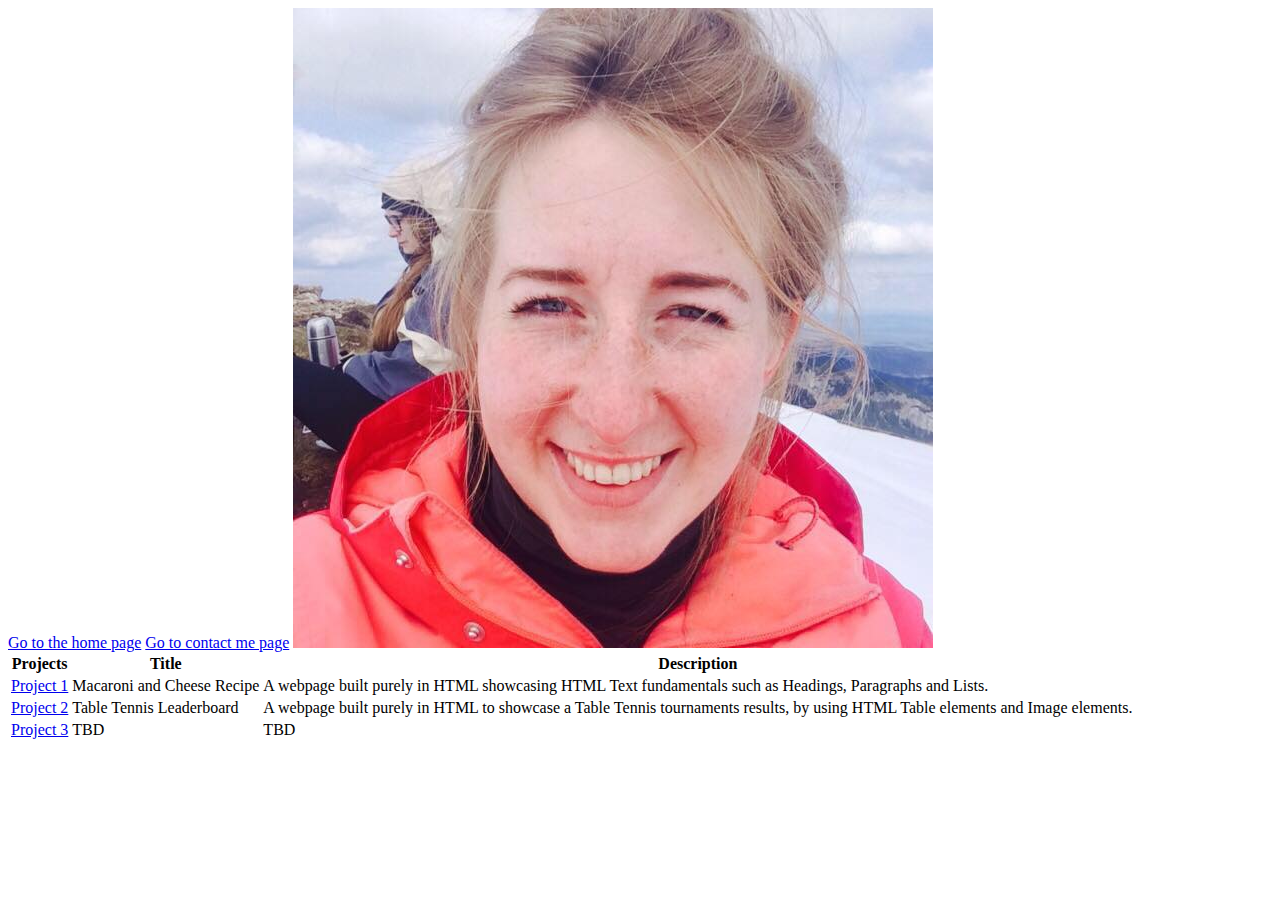
==== pages/about-me.html @ 68a209e0 "Add index.html file" ====
<!DOCTYPE html>
<html lang="en">

<head>
    <meta charset="UTF-8">
    <title>About Me</title>
</head>

<body>
    <a href="../index.html">Go to the home page</a>
    <a href="contact.html">Go to contact me page</a>

    <img src="../images/my-photo.jpg" alt="An image of Marta Łoskot">

    <table>
        <thead>
            <th>Projects</th>
            <th>Title</th>
            <th>Description</th>
        </thead>
        <tbody>
            <tr>
                <td><a href="#">Project 1</a></td>
                <td>Macaroni and Cheese Recipe</td>
                <td>A webpage built purely in HTML showcasing HTML Text fundamentals
                    such as Headings, Paragraphs and Lists.</td>
            </tr>
            <tr>
                <td><a href="#">Project 2</a></td>
                <td>Table Tennis Leaderboard</td>
                <td>A webpage built purely in HTML to showcase a Table Tennis
                    tournaments results, by using HTML Table elements and Image
                    elements.</td>
            </tr>
            <tr>
                <td><a href="#">Project 3</a></td>
                <td>TBD</td>
                <td>TBD</td>
            </tr>

        </tbody>
    </table>
</body>

</html>
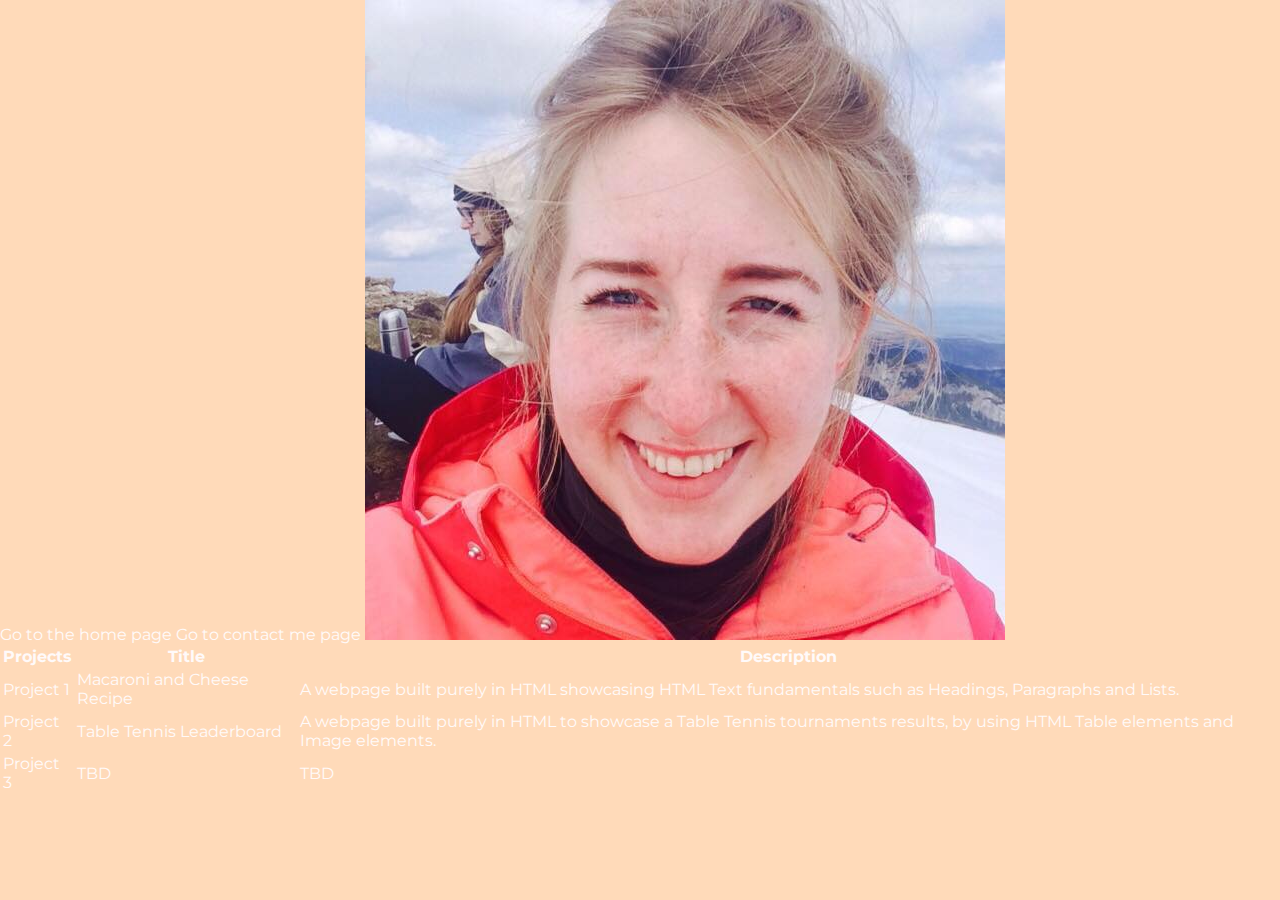
==== commit de7766b8: "Creat a navbar" ====
--- a/pages/about-me.html
+++ b/pages/about-me.html
@@ -4,6 +4,7 @@
 <head>
     <meta charset="UTF-8">
     <title>About Me</title>
+    <link rel="stylesheet" href="../css/style.css">
 </head>
 
 <body>
--- a/css/style.css
+++ b/css/style.css
@@ -0,0 +1,62 @@
+@import url('https://fonts.googleapis.com/css2?family=Bodoni+Moda:opsz@6..96&family=Dancing+Script&family=Libre+Bodoni:wght@400;700&family=Montserrat:wght@100;400;700&display=swap');
+
+/* Icons came from www.flaticon */
+
+body {
+    margin: 0 auto;
+    padding: 0;
+    font-family: 'Montserrat', sans-serif;
+    /* font-family: 'Libre Bodoni', serif; */
+    /* font-family: 'Bodoni Moda', sans-serif; */
+    background-color: peachpuff;
+    color: snow;
+}
+
+a {
+    text-decoration: none;
+    color: inherit;
+}
+
+nav {
+    display: flex;
+    justify-content: space-between;
+    align-items: center;
+    background-color: rgba(65, 105, 225, 0.7);
+    padding: 0 1.5rem;
+}
+
+section.left_side {
+    display: flex;
+    align-items: center;
+}
+
+section.left_side .logo {
+    display: flex;
+    align-items: center;
+    font-size: 1.2em;
+    text-transform: uppercase;
+    font-weight: 100;
+}
+
+section.left_side .logo img {
+    width: 5rem;
+    transform: scale(0.6);
+    background-color: snow;
+    border-radius: 50%;
+    padding: 0.2rem;
+ 
+}
+
+section.left_side .links {
+    padding-left: 2rem ;
+    letter-spacing: 0.2em;
+}
+
+section.left_side .links a {
+    padding: 0 0.7rem;
+}
+
+.icon img {
+    width: 1.5rem;
+    padding: 0.2rem;
+}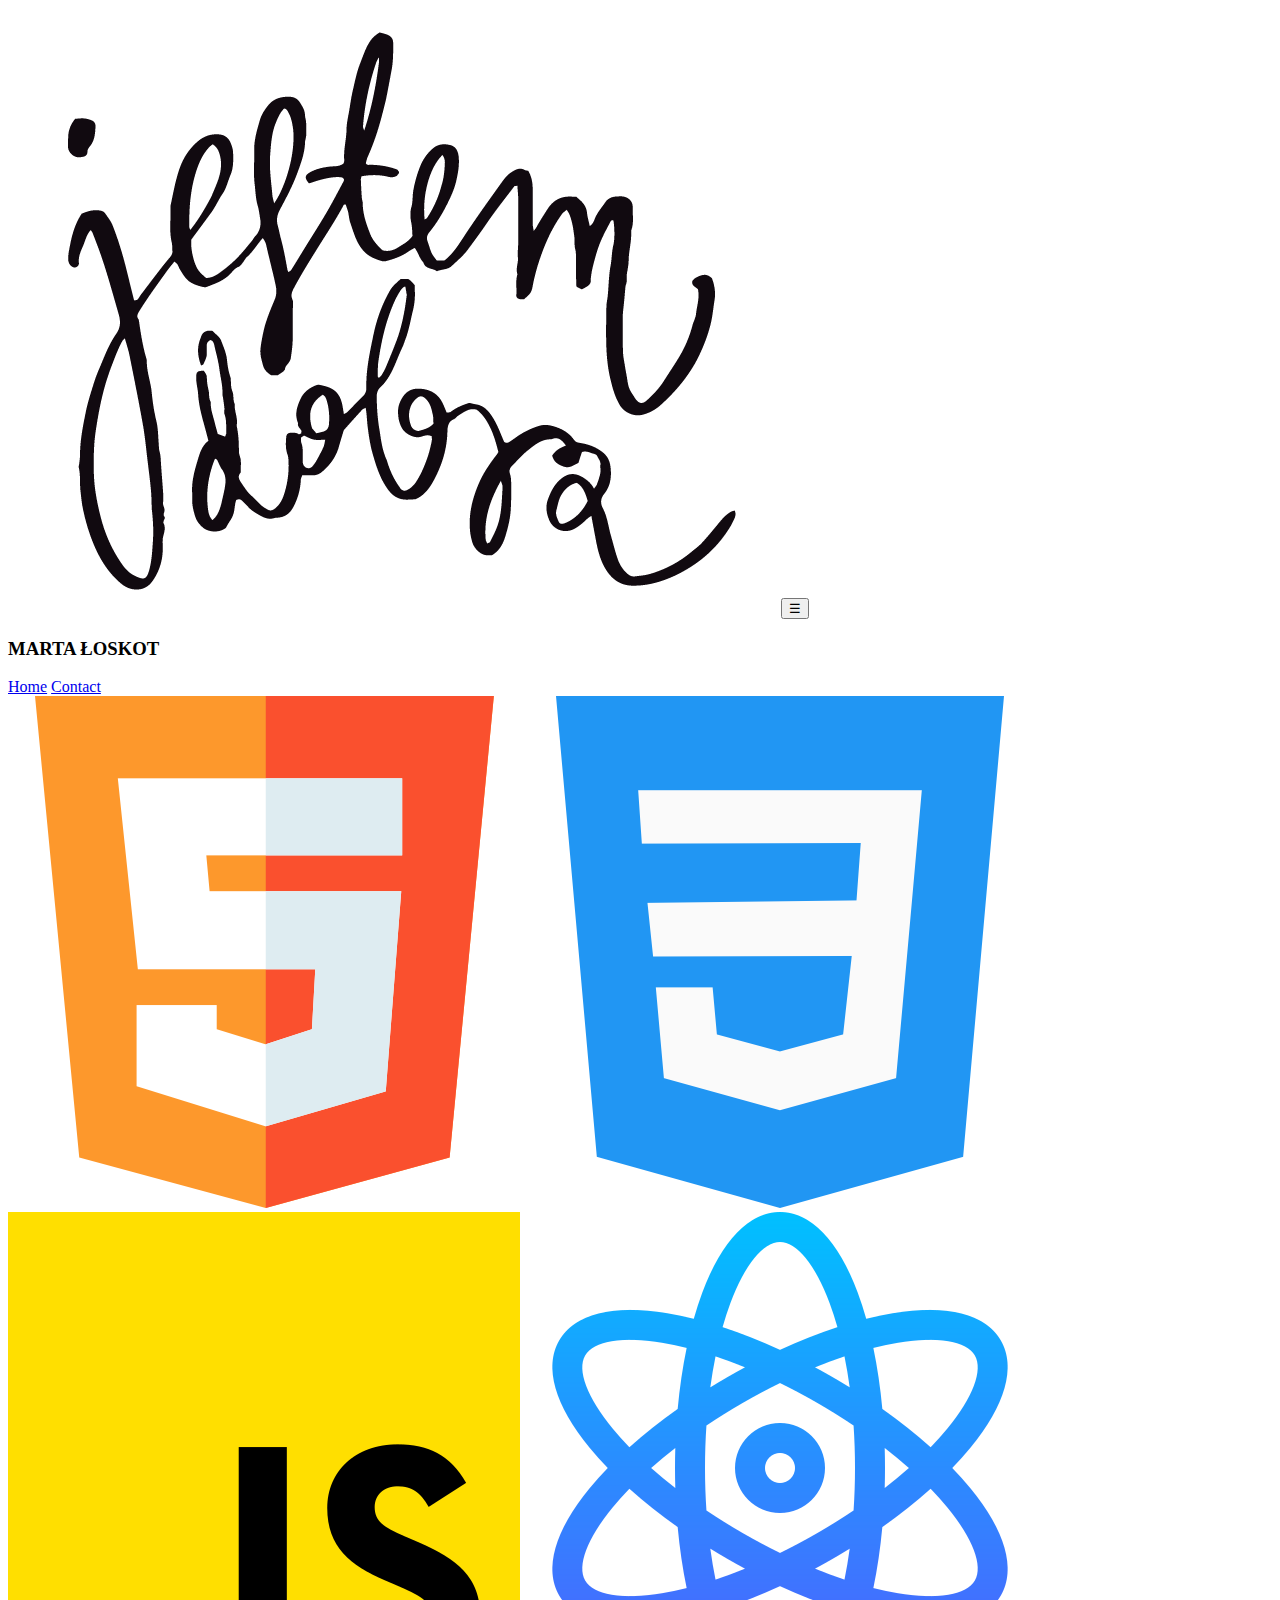
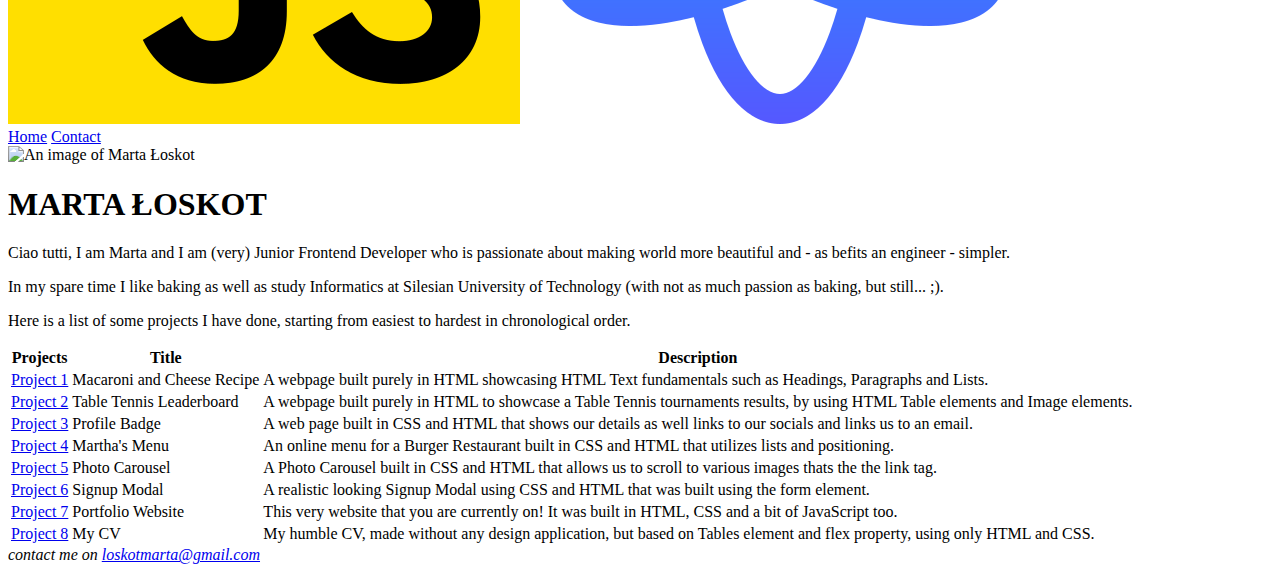
==== commit ad53a230: "Add about-me page." ====
--- a/pages/about-me.html
+++ b/pages/about-me.html
@@ -4,43 +4,268 @@
 <head>
     <meta charset="UTF-8">
     <title>About Me</title>
-    <link rel="stylesheet" href="../css/style.css">
+    <link rel="stylesheet" href="../css/about-me.css">
+    <link rel="stylesheet" href="../css/global.css">
 </head>
 
 <body>
-    <a href="../index.html">Go to the home page</a>
-    <a href="contact.html">Go to contact me page</a>
-
-    <img src="../images/my-photo.jpg" alt="An image of Marta Łoskot">
-
-    <table>
-        <thead>
-            <th>Projects</th>
-            <th>Title</th>
-            <th>Description</th>
-        </thead>
-        <tbody>
-            <tr>
-                <td><a href="#">Project 1</a></td>
-                <td>Macaroni and Cheese Recipe</td>
-                <td>A webpage built purely in HTML showcasing HTML Text fundamentals
-                    such as Headings, Paragraphs and Lists.</td>
-            </tr>
-            <tr>
-                <td><a href="#">Project 2</a></td>
-                <td>Table Tennis Leaderboard</td>
-                <td>A webpage built purely in HTML to showcase a Table Tennis
-                    tournaments results, by using HTML Table elements and Image
-                    elements.</td>
-            </tr>
-            <tr>
-                <td><a href="#">Project 3</a></td>
-                <td>TBD</td>
-                <td>TBD</td>
-            </tr>
-
-        </tbody>
-    </table>
+    <nav>
+        <div class="nav-container">
+            <div class="menu-container">
+                <img class="logo" src="../images/logo.png" alt="My logo">
+                <button class="hamburger">☰</button>
+                <h3>MARTA ŁOSKOT</h3>
+                <div class="nav-links">
+                    <a href="../index.html" class="nav-link">Home</a>
+                    <a href="contact.html" class="nav-link">Contact</a>
+                </div>
+            </div>
+            <div class="tech-container">
+                <img src="../images/html5.png" alt="Html5 icon">
+                <img src="../images/css-3.png" alt="CSS3 icon">
+                <img src="../images/js.png" alt="JavaScript icon">
+                <img src="../images/react.png" alt="React icon">
+            </div>
+        </div>
+        <div class="hamburger-list-container hidden">
+            <a href="../index.html" class="nav-link">Home</a>
+            <a href="contact.html" class="nav-link">Contact</a>
+        </div>
+    </nav>
+
+    <section class="about-me">
+
+        <img class="headshoot-about-me" src="../images/My_photo.jpg" alt="An image of Marta Łoskot">
+        <div class="description-container">
+            <h1>MARTA ŁOSKOT</h1>
+            <p>
+                Ciao tutti, I am Marta and I am (very) Junior Frontend Developer who is passionate about making world more beautiful and - as befits an engineer - simpler. 
+            </p>
+            <p>
+                In my spare time I like baking as
+                well as study Informatics at Silesian University of Technology (with not as much passion as baking, but still... ;).
+            </p>
+            <p>
+                Here is a list of some projects I have done, starting from easiest to
+                hardest in chronological order.
+            </p>
+        </div>
+
+    </section>
+
+    <section class="projects">
+        <table>
+            <thead>
+                <th id="project">Projects</th>
+                <th id="title">Title</th>
+                <th id="description">Description</th>
+            </thead>
+            <tbody>
+                <tr>
+                    <td><a href="https://github.com/tusia313/html-recipe-1" target="_blank">Project 1</a></td>
+                    <td>Macaroni and Cheese Recipe</td>
+                    <td>A webpage built purely in HTML showcasing HTML Text fundamentals
+                        such as Headings, Paragraphs and Lists.</td>
+                </tr>
+                <tr>
+                    <td><a href="https://github.com/tusia313/html-table_tennis" target="_blank">Project 2</a></td>
+                    <td>Table Tennis Leaderboard</td>
+                    <td>A webpage built purely in HTML to showcase a Table Tennis
+                        tournaments results, by using HTML Table elements and Image
+                        elements.</td>
+                </tr>
+                <tr>
+                    <td><a href="https://github.com/tusia313/css-profile-badge" target="_blank">Project 3</a></td>
+                    <td>Profile Badge</td>
+                    <td>
+                        A web page built in CSS and HTML that shows our details as well
+                        links to our socials and links us to an email.
+                    </td>
+                </tr>
+                <tr>
+                    <td><a href="https://github.com/tusia313/css-menu" target="_blank">Project 4</a></td>
+                    <td>Martha's Menu</td>
+                    <td>
+                        An online menu for a Burger Restaurant built in CSS and HTML that
+                        utilizes lists and positioning.
+                    </td>
+                </tr>
+                <tr>
+                    <td><a href="https://github.com/tusia313/css-photo-carousel" target="_blank">Project 5</a></td>
+                    <td>Photo Carousel</td>
+                    <td>
+                        A Photo Carousel built in CSS and HTML that allows us to scroll to
+                        various images thats the the link tag.
+                    </td>
+                </tr>
+                <tr>
+                    <td><a href="https://github.com/tusia313/-css-signup-form/blob/main/README.md"
+                            target="_blank">Project
+                            6</a></td>
+                    <td>Signup Modal</td>
+                    <td>
+                        A realistic looking Signup Modal using CSS and HTML that was built
+                        using the form element.
+                    </td>
+                </tr>
+                <tr>
+                    <td><a href="https://github.com/tusia313/my-portfolio" target="_blank">Project 7</a></td>
+                    <td>Portfolio Website</td>
+                    <td>
+                        This very website that you are currently on! It was built in HTML,
+                        CSS and a bit of JavaScript too.
+                    </td>
+                </tr>
+                <tr>
+                    <td><a href="https://github.com/tusia313/my-CV-english" target="_blank">Project 8</a></td>
+                    <td>My CV</td>
+                    <td>My humble CV, made without any design application, but based on Tables element and flex
+                        property,
+                        using
+                        only HTML and CSS.
+                    </td>
+                </tr>
+                <!-- <tr>
+                <td><a href="">Project 9</a></td>
+                <td>Drop Down Menu</td>
+                <td>
+                  A responsive drop down menu that looks great on Desktop, Tablet
+                  and mobile. This project was built using HTML, CSS and JavaScript.
+                </td>
+              </tr>
+              <tr>
+                <td><a href="">Project 10</a></td>
+                <td>Rating Widget</td>
+                <td>
+                  A simple and friendly rating widget built in JavaScript that
+                  changes face from sad to happy, based on the rating you choose to
+                  give.
+                </td>
+              </tr>
+              <tr>
+                <td><a href="">Project 11</a></td>
+                <td>Temperature Converter</td>
+                <td>
+                  A JavaScript Temperature Converter that allows you to switch from
+                  various units and select one from a drop down, in order to convert
+                  values.
+                </td>
+              </tr>
+              <tr>
+                <td><a href="">Project 12</a></td>
+                <td>Move Bob</td>
+                <td>
+                  A fun project that allows us to move Bob around on the screen
+                  based on what key we press on our keyboard.
+                </td>
+              </tr>
+              <tr>
+                <td><a href="">Project 13</a></td>
+                <td>Color Generator</td>
+                <td>
+                  A professional looking dashboard that allows us to randomly
+                  generate color palletes using JavaScript, CSS and HTML.
+                </td>
+              </tr>
+              <tr>
+                <td><a href="">Project 14</a></td>
+                <td>A Countdown Timer</td>
+                <td>
+                  A countdown timer that will show us the time we have left, and
+                  give us a surprise when the time runs out.
+                </td>
+              </tr>
+              <tr>
+                <td><a href="">Project 15</a></td>
+                <td>Task Dragger</td>
+                <td>
+                  A JavaScript widget that allows us to Drag and Drop elements into
+                  different elements.
+                </td>
+              </tr>
+              <tr>
+                <td><a href="">Project 16</a></td>
+                <td>Kaban Board</td>
+                <td>
+                  A Kanban board built in JavaScript that will allow us to drag
+                  tasks based on if they are started, in progress or finished.
+                </td>
+              </tr>
+              <tr>
+                <td><a href="">Project 17</a></td>
+                <td>Falling Hearts</td>
+                <td>
+                  A fun project utilising Classes in JavaScript resulting in Hearts
+                  randomly falling in our browser. Each Heart has a different speed,
+                  color and position.
+                </td>
+              </tr>
+              <tr>
+                <td><a href="">Project 18</a></td>
+                <td>Pomodoro Timer</td>
+                <td>
+                  A classic Pomodoro Timer built in JavaScript that will let us add
+                  tasks and delete tasks. we can start our timer for a task, pause
+                  it, and the task will also be automatically deleted once the timer
+                  finishes.
+                </td>
+              </tr>
+              <tr>
+                <td><a href="">Project 19</a></td>
+                <td>Random Beer Generator</td>
+                <td>
+                  A JavaScript project practising the use of API's by buildign a
+                  random Beer Generator thanks to BrewDogs API.
+                </td>
+              </tr>
+              <tr>
+                <td><a href="">Project 20</a></td>
+                <td>Credit Card Form</td>
+                <td>
+                  A Credit Card form built in react that will update a mock up card
+                  based on the inputs we feed. It will also change the card based on
+                  if the numbers are for an Amex, Mastercard of Visa card.
+                </td>
+              </tr>
+              <tr>
+                <td><a href="">Project 21</a></td>
+                <td>Weather App</td>
+                <td>
+                  A weather widget using a RESTful API that will get us the weather
+                  for the week and allow us to covert from Celcius, Fahrenheit, and
+                  Kelvin as temperature units.
+                </td>
+              </tr>
+              <tr>
+                <td><a href="">Project 22</a></td>
+                <td>Authentication</td>
+                <td>
+                  A signup form for us to practise our knowledge on Authentication.
+                </td>
+              </tr>
+              <tr>
+                <td><a href="">Project 23</a></td>
+                <td>Travel App</td>
+                <td>
+                  A Travel App that allows user to sign up to add their own travel
+                  experiences, edit their experiences, delete experiences aswell as
+                  see all other peoples experiences. This application was built
+                  using react for the frontend, Node.js for the backend and a
+                  Datastax database.
+                </td>
+              </tr> -->
+            </tbody>
+        </table>
+    </section>
+
+    <footer>
+        <address>
+            <span>contact me on </span>
+            <a href="mailto:loskotmarta@gmail.com" target="_blank">loskotmarta@gmail.com</a>
+        </address>
+        <!-- <a href="pages/about-me.html">Go to about me</a> -->
+    </footer>
+
 </body>
 
 </html>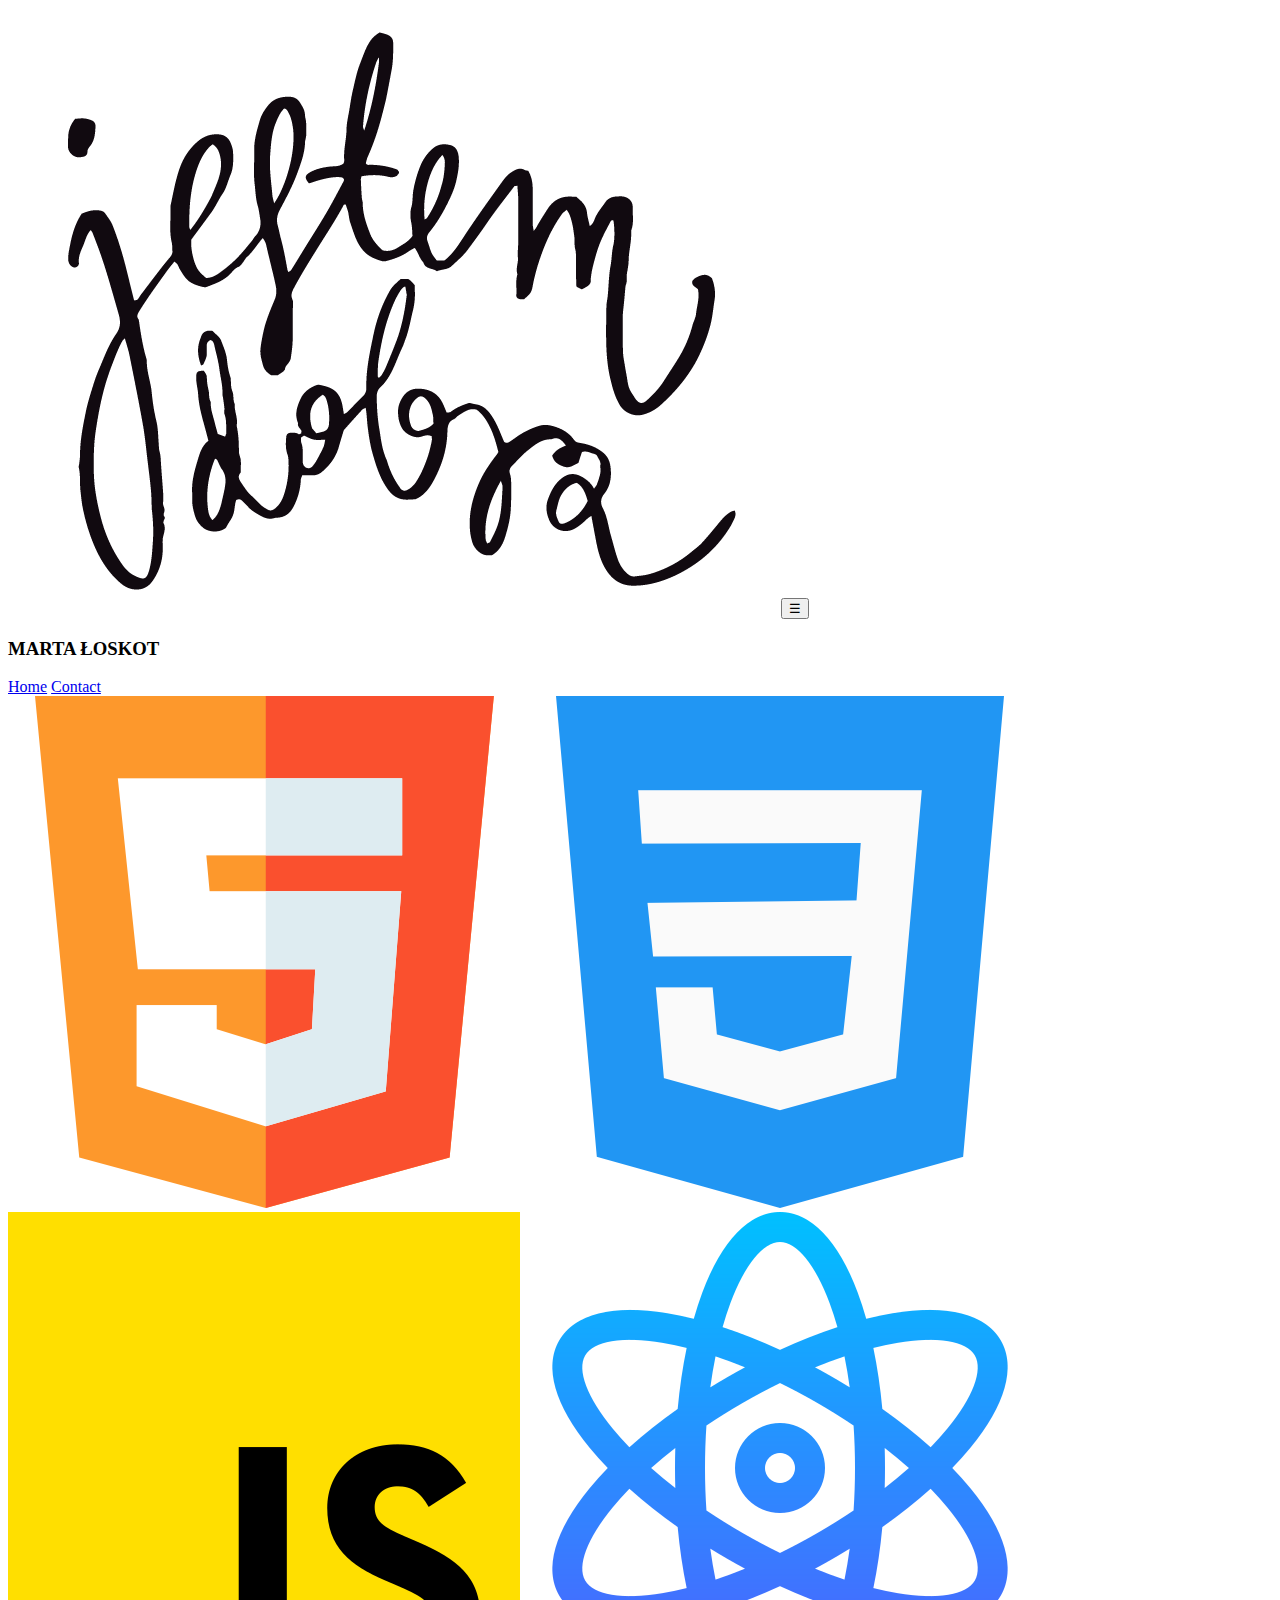
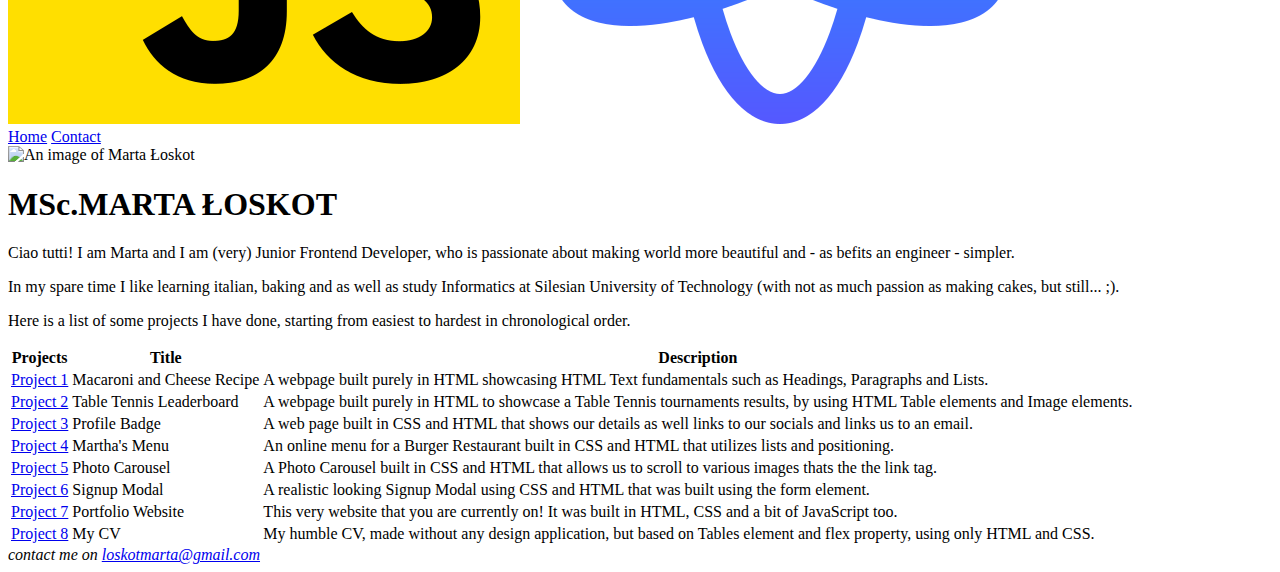
==== commit d8e5f472: "Finish about-me page" ====
--- a/pages/about-me.html
+++ b/pages/about-me.html
@@ -3,6 +3,8 @@
 
 <head>
     <meta charset="UTF-8">
+    <meta name="viewport" content="width=device-width, initial-scale=1.0, maximum-scale=1/0">
+    <meta http-equiv="X-UA-Compatible" content="IE=edge,chrome=1">
     <title>About Me</title>
     <link rel="stylesheet" href="../css/about-me.css">
     <link rel="stylesheet" href="../css/global.css">
@@ -36,14 +38,14 @@
     <section class="about-me">
 
         <img class="headshoot-about-me" src="../images/My_photo.jpg" alt="An image of Marta Łoskot">
-        <div class="description-container">
-            <h1>MARTA ŁOSKOT</h1>
+
+            <h1>MSc.MARTA ŁOSKOT</h1>
             <p>
-                Ciao tutti, I am Marta and I am (very) Junior Frontend Developer who is passionate about making world more beautiful and - as befits an engineer - simpler. 
+                Ciao tutti! I am Marta and I am (very) Junior Frontend Developer, who is passionate about making world more beautiful and - as befits an engineer - simpler. 
             </p>
             <p>
-                In my spare time I like baking as
-                well as study Informatics at Silesian University of Technology (with not as much passion as baking, but still... ;).
+                In my spare time I like learning italian, baking and as
+                well as study Informatics at Silesian University of Technology (with not as much passion as making cakes, but still... ;).
             </p>
             <p>
                 Here is a list of some projects I have done, starting from easiest to
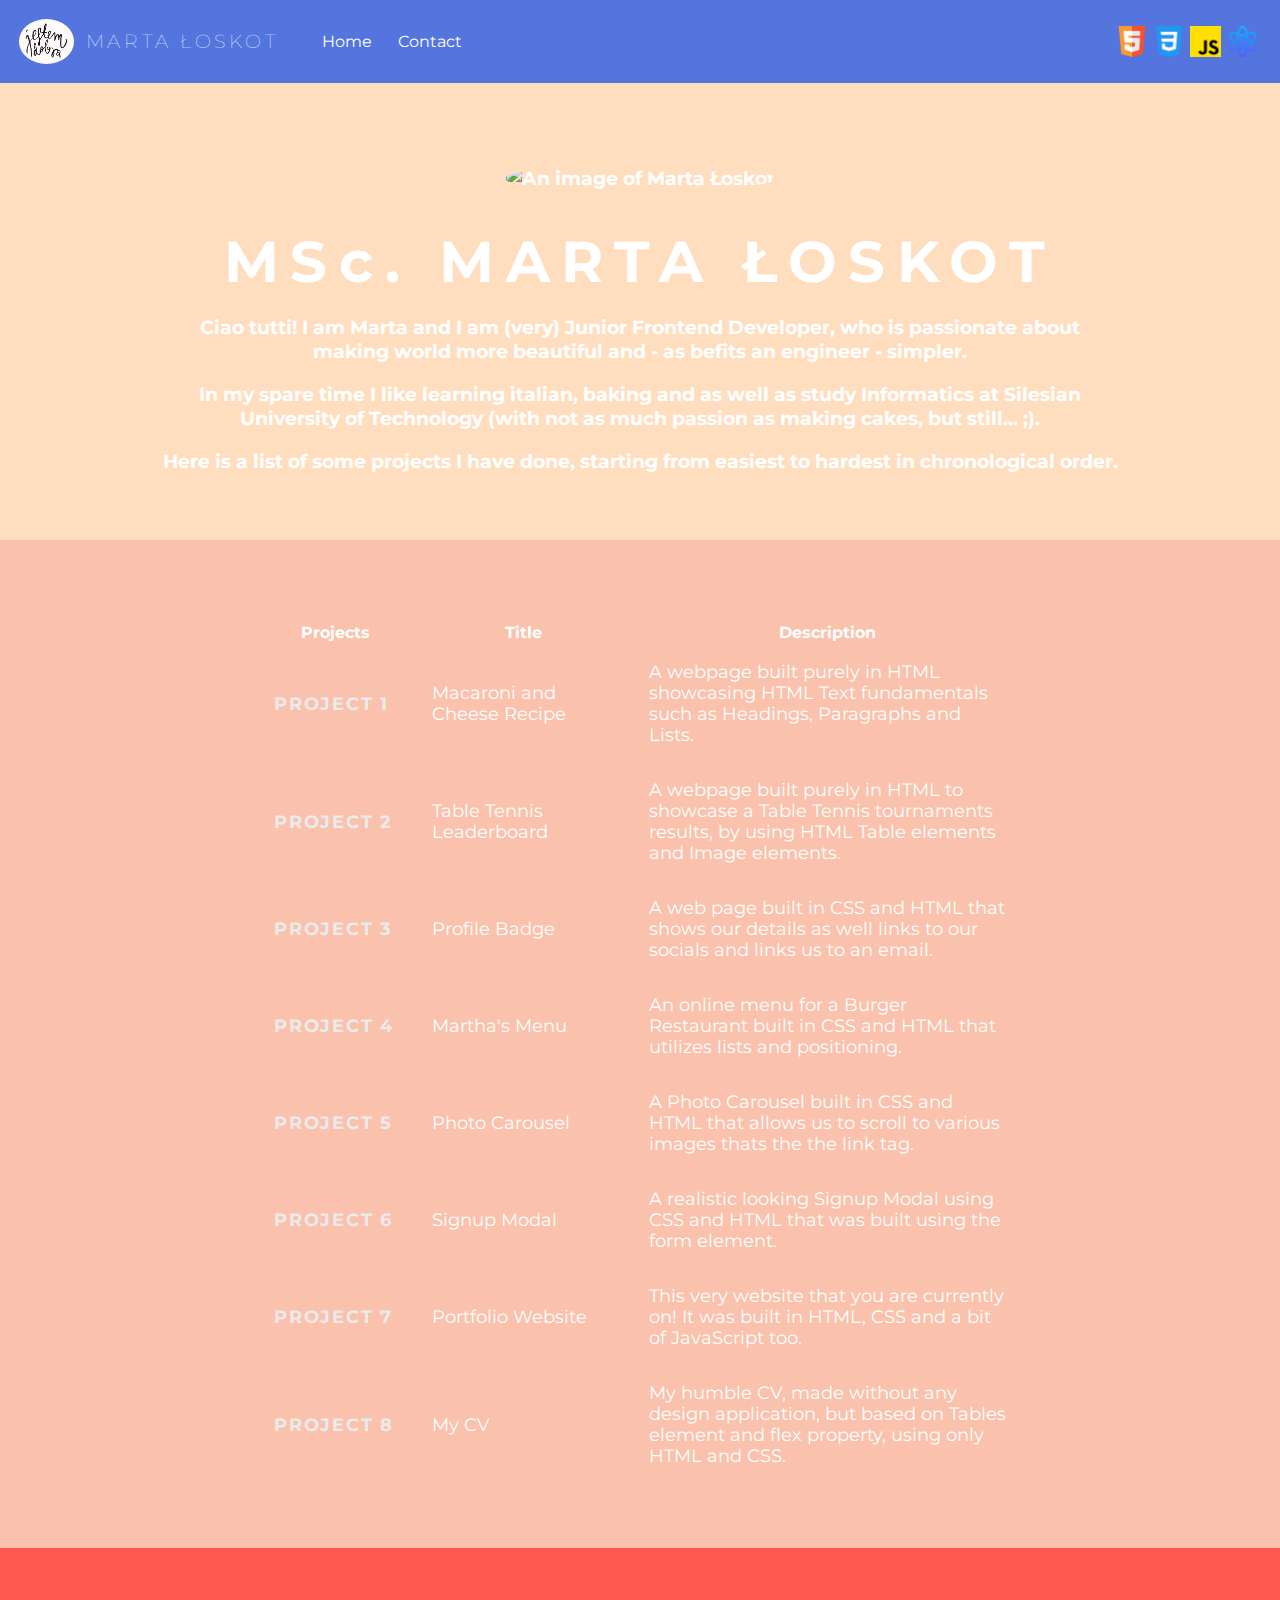
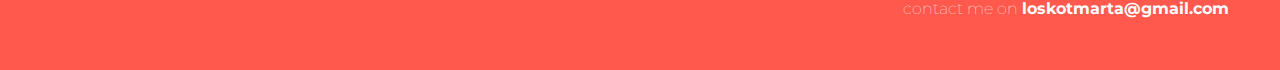
==== commit a4c971d3: "Add some changes." ====
--- a/pages/about-me.html
+++ b/pages/about-me.html
@@ -2,132 +2,133 @@
 <html lang="en">
 
 <head>
-    <meta charset="UTF-8">
-    <meta name="viewport" content="width=device-width, initial-scale=1.0, maximum-scale=1/0">
-    <meta http-equiv="X-UA-Compatible" content="IE=edge,chrome=1">
-    <title>About Me</title>
-    <link rel="stylesheet" href="../css/about-me.css">
-    <link rel="stylesheet" href="../css/global.css">
+  <meta charset="UTF-8">
+  <meta name="viewport" content="width=device-width, initial-scale=1.0, maximum-scale=1/0">
+  <meta http-equiv="X-UA-Compatible" content="IE=edge,chrome=1">
+  <title>About Me</title>
+  <link rel="stylesheet" href="../css/about-me.css">
+  <link rel="stylesheet" href="../css/global.css">
 </head>
 
 <body>
-    <nav>
-        <div class="nav-container">
-            <div class="menu-container">
-                <img class="logo" src="../images/logo.png" alt="My logo">
-                <button class="hamburger">☰</button>
-                <h3>MARTA ŁOSKOT</h3>
-                <div class="nav-links">
-                    <a href="../index.html" class="nav-link">Home</a>
-                    <a href="contact.html" class="nav-link">Contact</a>
-                </div>
-            </div>
-            <div class="tech-container">
-                <img src="../images/html5.png" alt="Html5 icon">
-                <img src="../images/css-3.png" alt="CSS3 icon">
-                <img src="../images/js.png" alt="JavaScript icon">
-                <img src="../images/react.png" alt="React icon">
-            </div>
+  <nav>
+    <div class="nav-container">
+      <div class="menu-container">
+        <img class="logo" src="../images/logo.png" alt="My logo">
+        <button class="hamburger">☰</button>
+        <h3>MARTA ŁOSKOT</h3>
+        <div class="nav-links">
+          <a href="../index.html" class="nav-link">Home</a>
+          <a href="contact.html" class="nav-link">Contact</a>
         </div>
-        <div class="hamburger-list-container hidden">
-            <a href="../index.html" class="nav-link">Home</a>
-            <a href="contact.html" class="nav-link">Contact</a>
-        </div>
-    </nav>
-
-    <section class="about-me">
-
-        <img class="headshoot-about-me" src="../images/My_photo.jpg" alt="An image of Marta Łoskot">
-
-            <h1>MSc.MARTA ŁOSKOT</h1>
-            <p>
-                Ciao tutti! I am Marta and I am (very) Junior Frontend Developer, who is passionate about making world more beautiful and - as befits an engineer - simpler. 
-            </p>
-            <p>
-                In my spare time I like learning italian, baking and as
-                well as study Informatics at Silesian University of Technology (with not as much passion as making cakes, but still... ;).
-            </p>
-            <p>
-                Here is a list of some projects I have done, starting from easiest to
-                hardest in chronological order.
-            </p>
-        </div>
-
-    </section>
-
-    <section class="projects">
-        <table>
-            <thead>
-                <th id="project">Projects</th>
-                <th id="title">Title</th>
-                <th id="description">Description</th>
-            </thead>
-            <tbody>
-                <tr>
-                    <td><a href="https://github.com/tusia313/html-recipe-1" target="_blank">Project 1</a></td>
-                    <td>Macaroni and Cheese Recipe</td>
-                    <td>A webpage built purely in HTML showcasing HTML Text fundamentals
-                        such as Headings, Paragraphs and Lists.</td>
-                </tr>
-                <tr>
-                    <td><a href="https://github.com/tusia313/html-table_tennis" target="_blank">Project 2</a></td>
-                    <td>Table Tennis Leaderboard</td>
-                    <td>A webpage built purely in HTML to showcase a Table Tennis
-                        tournaments results, by using HTML Table elements and Image
-                        elements.</td>
-                </tr>
-                <tr>
-                    <td><a href="https://github.com/tusia313/css-profile-badge" target="_blank">Project 3</a></td>
-                    <td>Profile Badge</td>
-                    <td>
-                        A web page built in CSS and HTML that shows our details as well
-                        links to our socials and links us to an email.
-                    </td>
-                </tr>
-                <tr>
-                    <td><a href="https://github.com/tusia313/css-menu" target="_blank">Project 4</a></td>
-                    <td>Martha's Menu</td>
-                    <td>
-                        An online menu for a Burger Restaurant built in CSS and HTML that
-                        utilizes lists and positioning.
-                    </td>
-                </tr>
-                <tr>
-                    <td><a href="https://github.com/tusia313/css-photo-carousel" target="_blank">Project 5</a></td>
-                    <td>Photo Carousel</td>
-                    <td>
-                        A Photo Carousel built in CSS and HTML that allows us to scroll to
-                        various images thats the the link tag.
-                    </td>
-                </tr>
-                <tr>
-                    <td><a href="https://github.com/tusia313/-css-signup-form/blob/main/README.md"
-                            target="_blank">Project
-                            6</a></td>
-                    <td>Signup Modal</td>
-                    <td>
-                        A realistic looking Signup Modal using CSS and HTML that was built
-                        using the form element.
-                    </td>
-                </tr>
-                <tr>
-                    <td><a href="https://github.com/tusia313/my-portfolio" target="_blank">Project 7</a></td>
-                    <td>Portfolio Website</td>
-                    <td>
-                        This very website that you are currently on! It was built in HTML,
-                        CSS and a bit of JavaScript too.
-                    </td>
-                </tr>
-                <tr>
-                    <td><a href="https://github.com/tusia313/my-CV-english" target="_blank">Project 8</a></td>
-                    <td>My CV</td>
-                    <td>My humble CV, made without any design application, but based on Tables element and flex
-                        property,
-                        using
-                        only HTML and CSS.
-                    </td>
-                </tr>
-                <!-- <tr>
+      </div>
+      <div class="tech-container">
+        <img src="../images/html5.png" alt="Html5 icon">
+        <img src="../images/css-3.png" alt="CSS3 icon">
+        <img src="../images/js.png" alt="JavaScript icon">
+        <img src="../images/react.png" alt="React icon">
+      </div>
+    </div>
+    <div class="hamburger-list-container hidden">
+      <a href="../index.html" class="nav-link">Home</a>
+      <a href="contact.html" class="nav-link">Contact</a>
+    </div>
+  </nav>
+
+  <section class="about-me">
+
+    <img class="headshoot-about-me" src="../images/my-photo-2.JPG" alt="An image of Marta Łoskot">
+
+    <h1>MSc. MARTA ŁOSKOT</h1>
+    <p>
+      Ciao tutti! I am Marta and I am (very) Junior Frontend Developer, who is passionate about making world more
+      beautiful and - as befits an engineer - simpler.
+    </p>
+    <p>
+      In my spare time I like learning italian, baking and as
+      well as study Informatics at Silesian University of Technology (with not as much passion as making cakes, but
+      still... ;).
+    </p>
+    <p>
+      Here is a list of some projects I have done, starting from easiest to
+      hardest in chronological order.
+    </p>
+    </div>
+
+  </section>
+
+  <section class="projects">
+    <table>
+      <thead>
+        <th id="project">Projects</th>
+        <th id="title">Title</th>
+        <th id="description">Description</th>
+      </thead>
+      <tbody>
+        <tr>
+          <td><a href="https://github.com/tusia313/html-recipe-1" target="_blank">Project 1</a></td>
+          <td>Macaroni and Cheese Recipe</td>
+          <td>A webpage built purely in HTML showcasing HTML Text fundamentals
+            such as Headings, Paragraphs and Lists.</td>
+        </tr>
+        <tr>
+          <td><a href="https://github.com/tusia313/html-table_tennis" target="_blank">Project 2</a></td>
+          <td>Table Tennis Leaderboard</td>
+          <td>A webpage built purely in HTML to showcase a Table Tennis
+            tournaments results, by using HTML Table elements and Image
+            elements.</td>
+        </tr>
+        <tr>
+          <td><a href="https://github.com/tusia313/css-profile-badge" target="_blank">Project 3</a></td>
+          <td>Profile Badge</td>
+          <td>
+            A web page built in CSS and HTML that shows our details as well
+            links to our socials and links us to an email.
+          </td>
+        </tr>
+        <tr>
+          <td><a href="https://github.com/tusia313/css-menu" target="_blank">Project 4</a></td>
+          <td>Martha's Menu</td>
+          <td>
+            An online menu for a Burger Restaurant built in CSS and HTML that
+            utilizes lists and positioning.
+          </td>
+        </tr>
+        <tr>
+          <td><a href="https://github.com/tusia313/css-photo-carousel" target="_blank">Project 5</a></td>
+          <td>Photo Carousel</td>
+          <td>
+            A Photo Carousel built in CSS and HTML that allows us to scroll to
+            various images thats the the link tag.
+          </td>
+        </tr>
+        <tr>
+          <td><a href="https://github.com/tusia313/-css-signup-form/blob/main/README.md" target="_blank">Project
+              6</a></td>
+          <td>Signup Modal</td>
+          <td>
+            A realistic looking Signup Modal using CSS and HTML that was built
+            using the form element.
+          </td>
+        </tr>
+        <tr>
+          <td><a href="https://github.com/tusia313/my-portfolio" target="_blank">Project 7</a></td>
+          <td>Portfolio Website</td>
+          <td>
+            This very website that you are currently on! It was built in HTML,
+            CSS and a bit of JavaScript too.
+          </td>
+        </tr>
+        <tr>
+          <td><a href="https://github.com/tusia313/my-CV-english" target="_blank">Project 8</a></td>
+          <td>My CV</td>
+          <td>My humble CV, made without any design application, but based on Tables element and flex
+            property,
+            using
+            only HTML and CSS.
+          </td>
+        </tr>
+        <!-- <tr>
                 <td><a href="">Project 9</a></td>
                 <td>Drop Down Menu</td>
                 <td>
@@ -256,17 +257,19 @@
                   Datastax database.
                 </td>
               </tr> -->
-            </tbody>
-        </table>
-    </section>
-
-    <footer>
-        <address>
-            <span>contact me on </span>
-            <a href="mailto:loskotmarta@gmail.com" target="_blank">loskotmarta@gmail.com</a>
-        </address>
-        <!-- <a href="pages/about-me.html">Go to about me</a> -->
-    </footer>
+      </tbody>
+    </table>
+  </section>
+
+  <footer>
+    <address>
+      <span>contact me on </span>
+      <a href="mailto:loskotmarta@gmail.com" target="_blank">loskotmarta@gmail.com</a>
+    </address>
+    <!-- <a href="pages/about-me.html">Go to about me</a> -->
+  </footer>
+
+  <script scr="../js/app.js"></script>
 
 </body>
 
--- a/css/about-me.css
+++ b/css/about-me.css
@@ -0,0 +1,84 @@
+
+h1 {
+    font-size: 2.5em;
+    letter-spacing: 0.2em;
+}
+
+section.about-me {
+    text-align: center;
+    padding: 3rem 10rem;
+    font-size: 1.2em;
+    font-weight: bold;
+}
+
+section.about-me .headshoot-about-me {
+        width: 21rem;
+        border-radius: 50%;
+        padding: 2.2rem;
+    
+}
+
+@media screen and (max-width: 1000px) {
+
+    section.about-me {
+        text-align: center;
+        padding: 0;
+    }
+
+    .headshoot-about-me {
+        padding: 2rem 0 !important;
+    }
+}
+
+section.projects {
+    padding: 2rem 2.5rem 4rem 2.5rem;
+    display: flex;
+    flex-direction: column;
+    align-items: center;
+    background-color: rgba(240, 128, 128, 0.3);
+}
+
+table {
+    max-width: 60vw;
+    margin-top: 3rem;
+}
+
+table td {
+    padding: 1rem;
+    font-size: 1.1em;
+}
+
+table #project {
+    min-width: 12vw;
+}
+
+table #title {
+    min-width: 15vw;
+}
+
+section a {
+    letter-spacing: 0.1em;
+    text-transform: uppercase;
+    color: rgb(236, 234, 234);
+    font-weight: bold;
+}
+
+@media (max-width: 600px) {
+    table #project {
+        min-width: 0;
+    }
+    
+    table #title {
+        min-width: 0;
+    }
+
+    table td {
+        text-align: center;
+    }
+}
+
+section a:hover {
+    background-color: white;
+    padding: 0.5rem 0.5rem;
+    border-radius: 8%;
+}--- a/css/global.css
+++ b/css/global.css
@@ -0,0 +1,123 @@
+@import url('https://fonts.googleapis.com/css2?family=Bodoni+Moda:opsz@6..96&family=Dancing+Script&family=Libre+Bodoni:wght@400;700&family=Montserrat:wght@100;400;700&display=swap');
+
+html {
+    scroll-behavior: smooth;
+}
+
+body {
+    margin: 0;
+    padding: 0;
+    font-family: 'Montserrat', sans-serif;
+    /* font-family: 'Libre Bodoni', serif; */
+    /* font-family: 'Bodoni Moda', sans-serif; */
+    background-color: rgba(255, 218, 185, 0.9);
+    color: white;
+}
+
+a {
+    text-decoration: none;
+    color: inherit;
+}
+
+h1 {
+    font-size: 3em;
+    margin: 0;
+}
+
+nav {
+    background-color: rgba(65, 105, 225, 0.9);
+}
+
+nav .nav-container {
+    display: flex;
+    justify-content: space-between;
+}
+
+nav .menu-container,
+.tech-container {
+    display: flex;
+    align-items: center;
+    padding: 1.2rem;
+}
+
+nav .logo {
+    height: 2.4rem;
+    margin: 0 0.7rem 0 0;
+    background-color: snow;
+    border-radius: 50%;
+    padding: 0.2rem;
+}
+
+nav .hamburger {
+    display: none;
+}
+
+nav h3 {
+    font-weight: lighter;
+    letter-spacing: 0.2em;
+    margin: 0 2rem 0 0;
+}
+
+nav .nav-link {
+    color: inherit;
+    text-decoration: none;
+    padding: 0.5rem 0.7rem;
+}
+
+nav .nav-link:hover {
+    background-color: lightblue;
+    font-weight: bold;
+    border-radius: 0.3rem;
+}
+
+nav .tech-container img {
+    height: 1.9rem;
+    padding: 0.2rem;
+}
+
+nav .hamburger-list-container .nav-link {
+    display: block;
+}
+
+.hidden {
+    display: none !important;
+}
+
+@media (max-width: 1000px) {
+    nav h3 {
+        display: none;
+    }
+}
+
+@media only screen and (max-width: 600px) {
+    nav .hamburger {
+        /* overwrite the display : IMPORTANT! */
+        display: block;
+        background-color: transparent;
+        color: white;
+        font-size: 1.4em;
+        border: none;
+        margin: 0 0.7rem 0 0;
+    }
+
+    .menu-container .nav-links {
+        display: none;
+    }
+}
+
+footer {
+    /* background-color: rgba(65, 105, 225, 0.9); */
+    background-color: rgba(255, 0, 0, 0.6);
+    display: flex;
+    justify-content: flex-end;
+    padding: 3.2rem;
+    font-weight: lighter;
+}
+
+footer address {
+    font-style: normal;
+}
+
+footer address a {
+    font-weight: bold;
+}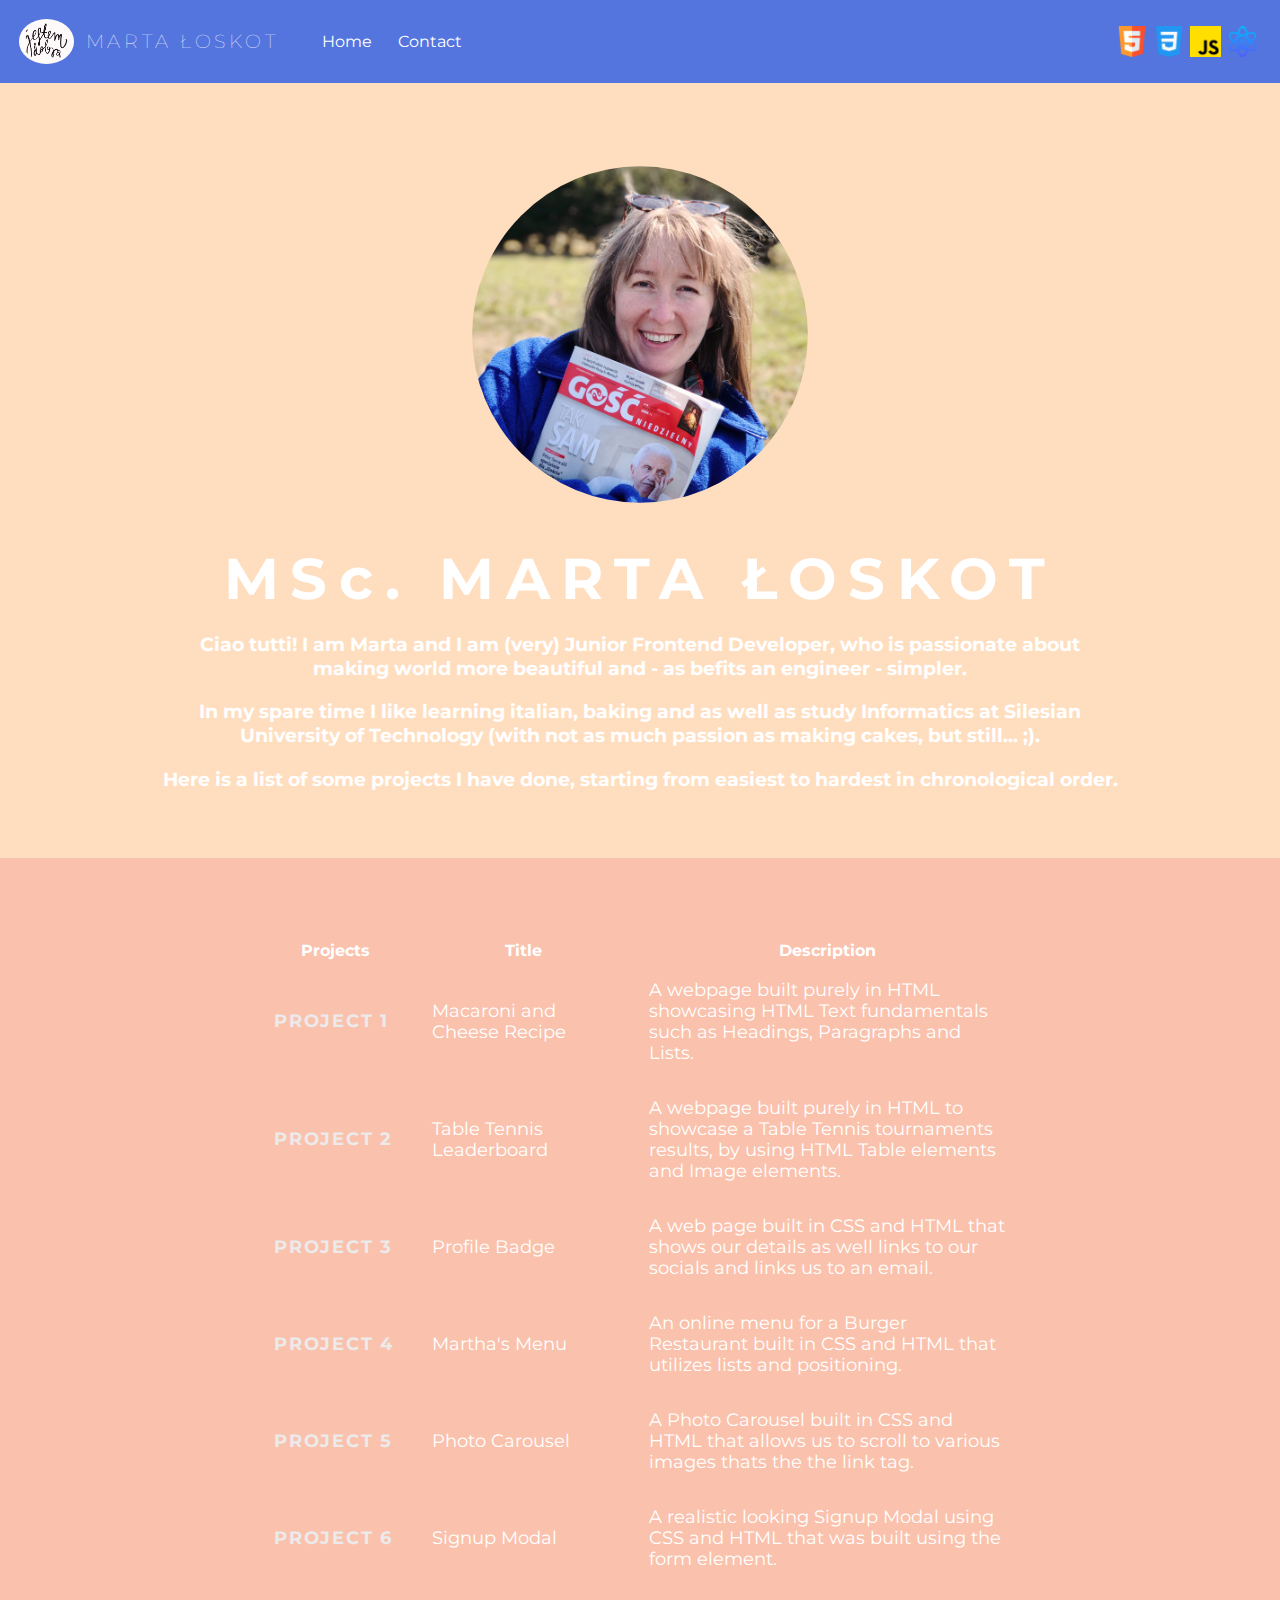
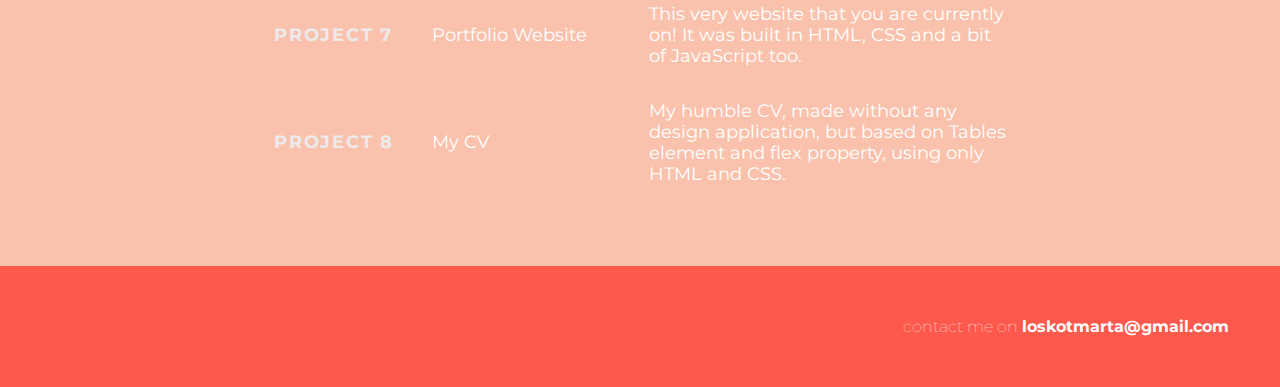
==== commit 57d1323b: "Add @media for 600px max-width" ====
--- a/pages/about-me.html
+++ b/pages/about-me.html
@@ -269,7 +269,7 @@
     <!-- <a href="pages/about-me.html">Go to about me</a> -->
   </footer>
 
-  <script scr="../js/app.js"></script>
+  <script src="../js/app.js"></script>
 
 </body>
 
--- a/css/about-me.css
+++ b/css/about-me.css
@@ -14,19 +14,18 @@
 section.about-me .headshoot-about-me {
         width: 21rem;
         border-radius: 50%;
-        padding: 2.2rem;
-    
+        padding: 2.2rem; 
 }
 
 @media screen and (max-width: 1000px) {
 
     section.about-me {
         text-align: center;
-        padding: 0;
+        padding: 2rem 0.5rem;
     }
 
-    .headshoot-about-me {
-        padding: 2rem 0 !important;
+    section.about-me .headshoot-about-me {
+        padding: 2rem 0;
     }
 }
 
@@ -66,14 +65,17 @@
 @media (max-width: 600px) {
     table #project {
         min-width: 0;
+     
     }
     
     table #title {
         min-width: 0;
+        
     }
 
     table td {
         text-align: center;
+        padding: 0 0.5rem;
     }
 }
 
